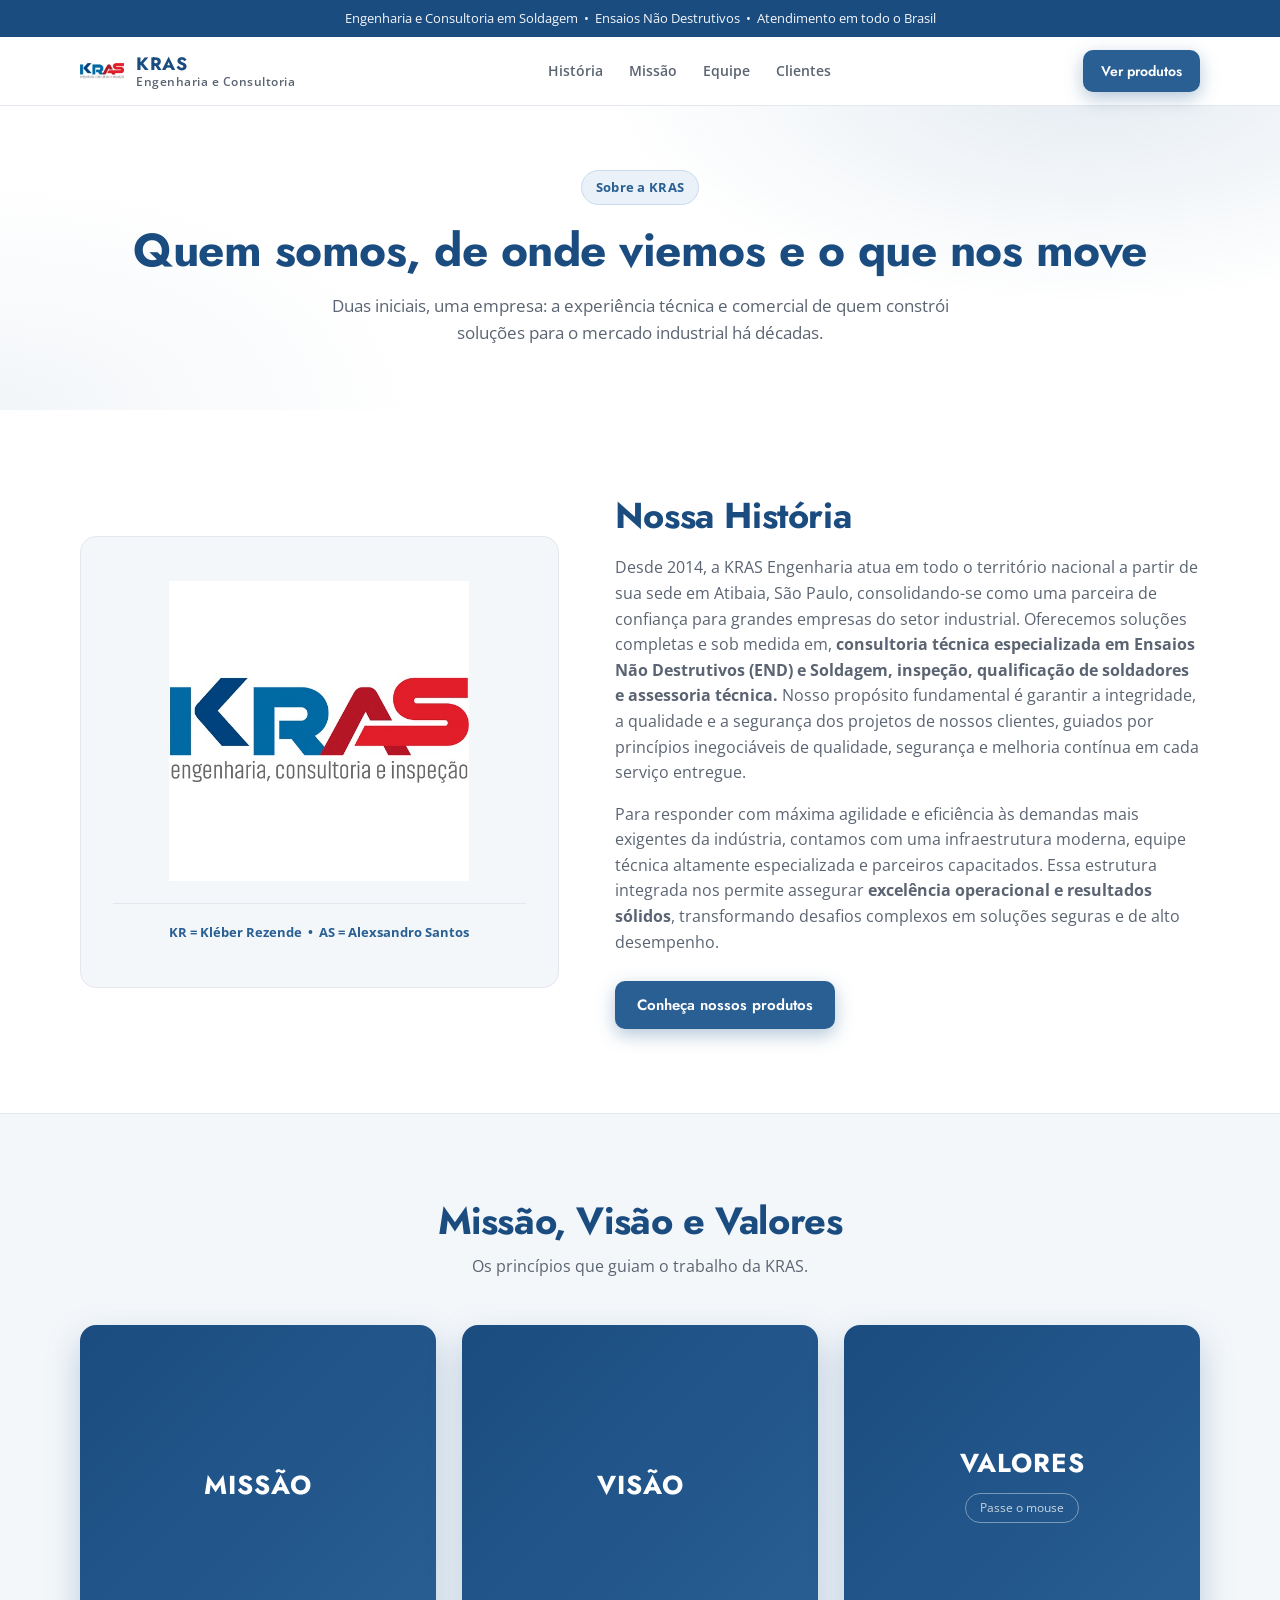
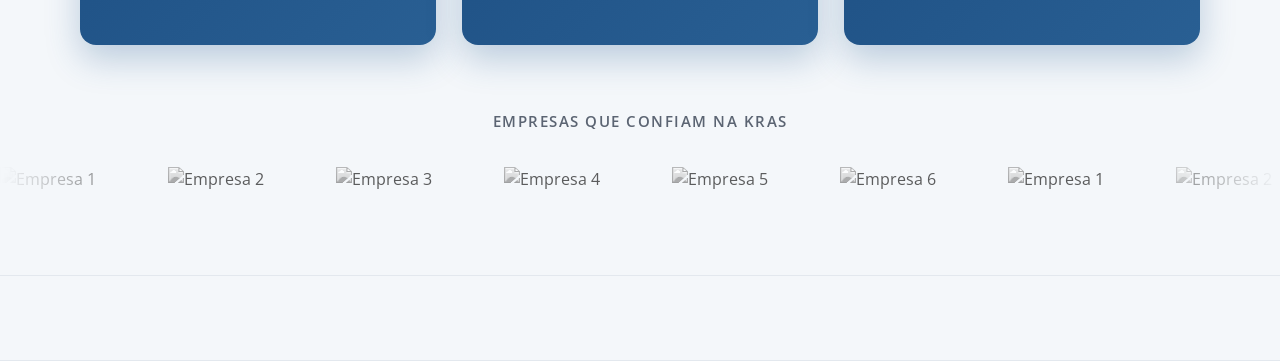
==== index.html @ 6874dee7 "Add files via upload" ====
<!DOCTYPE html>
<html lang="pt-BR">
<head>
  <meta charset="UTF-8">
  <meta name="viewport" content="width=device-width, initial-scale=1.0">
  <title>Sobre Nós | KRAS Engenharia</title>
  <link rel="stylesheet" href="sobre.css">
</head>
<body>

  <!-- Barra de anúncio superior -->
  <div class="topbar">
    <p>Engenharia e Consultoria em Soldagem &nbsp;•&nbsp; Ensaios Não Destrutivos &nbsp;•&nbsp; Atendimento em todo o Brasil</p>
  </div>

  <!-- Navegação -->
  <header class="nav">
    <div class="nav-inner">
      <a href="index.html" class="logo">
        <img src="logo.jpg" alt="KRAS" class="logo-img">
        <span class="logo-text">KRAS <span class="logo-sub">Engenharia e Consultoria</span></span>
      </a>
      <nav class="nav-links">
        <a href="#historia">História</a>
        <a href="#missao">Missão</a>
        <a href="#equipe">Equipe</a>
        <a href="#clientes">Clientes</a>
      </nav>
      <a href="index.html" class="btn btn-primary btn-nav">Ver produtos</a>
    </div>
  </header>

  <!-- Cabeçalho da página -->
  <section class="page-hero">
    <div class="container">
      <span class="badge-soft">Sobre a KRAS</span>
      <h1>Quem somos, de onde viemos e o que nos move</h1>
      <p>Duas iniciais, uma empresa: a experiência técnica e comercial de quem constrói soluções para o mercado industrial há décadas.</p>
    </div>
  </section>

  <!-- HISTÓRIA -->
  <section class="section" id="historia">
    <div class="container">
      <div class="historia-grid">
        <div class="historia-logo">
          <img src="logo.jpg" alt="Logo KRAS" class="historia-logo-img">
          <span class="historia-badge">KR = Kléber Rezende &nbsp;•&nbsp; AS = Alexsandro Santos</span>
        </div>
        <div class="historia-texto">
          <h2>Nossa História</h2>
          
          <p>
            Desde 2014, a KRAS Engenharia atua em todo o território nacional a partir de sua sede em Atibaia, São Paulo, 
            consolidando-se como uma parceira de confiança para grandes empresas do setor industrial. 
            Oferecemos soluções completas e sob medida em, <strong> consultoria técnica especializada em Ensaios Não Destrutivos (END) e Soldagem,
            inspeção, qualificação de soldadores e assessoria técnica.</strong>
            Nosso propósito fundamental é garantir a integridade, a qualidade e a segurança dos 
            projetos de nossos clientes, guiados por princípios inegociáveis de qualidade, segurança e 
            melhoria contínua em cada serviço entregue.
          </p>
          <p>
            Para responder com máxima agilidade e eficiência às demandas mais exigentes da indústria,
            contamos com uma infraestrutura moderna, equipe técnica altamente
            especializada e parceiros capacitados. Essa estrutura integrada nos permite assegurar
            <strong>excelência operacional e resultados sólidos</strong>, transformando desafios complexos
            em soluções seguras e de alto desempenho.
          </p>
          <a href="index.html" class="btn btn-primary">Conheça nossos produtos</a>
        </div>
      </div>
    </div>
  </section>

  <!-- MISSÃO, VISÃO E VALORES (flip cards SEM ícone) -->
  <section class="section section-alt" id="missao">
    <div class="container">
      <h2 class="section-title">Missão, Visão e Valores</h2>
      <p class="section-sub">Os princípios que guiam o trabalho da KRAS.</p>
      <div class="flip-grid">

        <!-- Card: Missão -->
        <div class="flip-card" tabindex="0">
          <div class="flip-inner">
            <div class="flip-face flip-front">
              <h3>Missão</h3>
            </div>
            <div class="flip-face flip-back">
              <p>Fornecer apoio técnico na fabricação e inspeção de produtos industriais que gerem
                 desenvolvimento com segurança para a indústria e sociedade.</p>
            </div>
          </div>
        </div>

        <!-- Card: Visão -->
        <div class="flip-card" tabindex="0">
          <div class="flip-inner">
            <div class="flip-face flip-front">
              <h3>Visão</h3>
            </div>
            <div class="flip-face flip-back">
              <p>Ser reconhecida pela indústria nacional como uma solução em engenharia, consultoria, inspeção
                 em soldagem e ensaios não destrutivos.</p>
            </div>
          </div>
        </div>

        <!-- Card: Valores -->
        <div class="flip-card" tabindex="0">
          <div class="flip-inner">
            <div class="flip-face flip-front">
              <h3>Valores</h3>
              <span class="flip-hint">Passe o mouse</span>
            </div>
            <div class="flip-face flip-back">
              <ul>
    <li> Ética;</li>
    <li> Profissionalismo;</li>
    <li> Comprometimento;</li>
    <li> Foco nos resultados;</li>
    <li> Foco nas pessoas;</li>
    <li> Responsabilidade; e</li>
    <li> Confiança.</li>
              </ul>
            </div>
          </div>
        </div>

      </div>
    </div>
    <!-- CARROSSEL DE LOGOS (loop infinito) -->
<section class="logos" id="clientes">
  <p class="logos-title">Empresas que confiam na KRAS</p>
  <div class="logos-viewport">
    <div class="logos-track">
      <!-- EDITAR: troque cada item pelo logo real -->
      <img src="imagens/logo-parceiro-1.png" alt="Empresa 1">
      <img src="imagens/logo-parceiro-2.png" alt="Empresa 2">
      <img src="imagens/logo-parceiro-3.png" alt="Empresa 3">
      <img src="imagens/logo-parceiro-4.png" alt="Empresa 4">
      <img src="imagens/logo-parceiro-5.png" alt="Empresa 5">
      <img src="imagens/logo-parceiro-6.png" alt="Empresa 6">
      <!-- duplicado para o loop infinito -->
      <img src="imagens/logo-parceiro-1.png" alt="Empresa 1">
      <img src="imagens/logo-parceiro-2.png" alt="Empresa 2">
      <img src="imagens/logo-parceiro-3.png" alt="Empresa 3">
      <img src="imagens/logo-parceiro-4.png" alt="Empresa 4">
      <img src="imagens/logo-parceiro-5.png" alt="Empresa 5">
      <img src="imagens/logo-parceiro-6.png" alt="Empresa 6">
    </div>
  </div>
</section>
  </section>
---- sobre.css ----
/* ===== Cores oficiais KRAS — site: criacaodesitestlg.com.br/kras ===== */
@import url('https://fonts.googleapis.com/css2?family=Jost:wght@400;500;600;700;800&family=Open+Sans:wght@400;500;600;700&display=swap');

:root {
  --azul: #295F93;            /* Azul oficial KRAS */
  --azul-escuro: #1B4C80;     /* Derivado do azul oficial */
  --azul-claro: #eaf1f8;
  --azul-noite: #0F2440;      /* Footer e blocos escuros */
  --fundo: #ffffff;
  --fundo-alt: #f4f7fa;
  --texto: #1f2937;
  --texto-suave: #5b6472;
  --borda: #e3e8ee;
  --radius: 16px;
  --fonte-titulo: 'Jost', sans-serif;
  --fonte-texto: 'Open Sans', sans-serif;
}

* { margin: 0; padding: 0; box-sizing: border-box; }
html { scroll-behavior: smooth; }

body {
  font-family: var(--fonte-texto);
  background: var(--fundo);
  color: var(--texto);
  line-height: 1.6;
}

a { color: inherit; text-decoration: none; }
img { max-width: 100%; display: block; }

h1, h2, h3, h4, h5, h6 {
  font-family: var(--fonte-titulo);
  line-height: 1.2;
  color: var(--azul-escuro);
  font-weight: 700;
}

.container { width: min(1120px, 92%); margin: 0 auto; }

/* ===== Topbar ===== */
.topbar {
  background: var(--azul-escuro);
  text-align: center;
  padding: 8px 16px;
  font-size: 13px;
  color: #ffffff;
}
.topbar p { opacity: .95; }

/* ===== Navegação ===== */
.nav {
  position: sticky;
  top: 0;
  z-index: 50;
  background: rgba(255, 255, 255, .96);
  backdrop-filter: blur(12px);
  border-bottom: 1px solid var(--borda);
}
.nav-inner {
  width: min(1120px, 92%);
  margin: 0 auto;
  display: flex;
  align-items: center;
  justify-content: space-between;
  gap: 16px;
  padding: 12px 0;
}
.logo { display: flex; align-items: center; gap: 12px; }
.logo-img { height: 44px; width: auto; }
.logo-img-sm { height: 34px; }
.logo-text {
  display: flex; flex-direction: column; line-height: 1.15;
  font-family: var(--fonte-titulo);
  font-weight: 700; color: var(--azul-escuro); font-size: 18px; letter-spacing: .5px;
}
.logo-sub { font-size: 11.5px; font-weight: 600; color: var(--texto-suave); font-family: var(--fonte-texto); }
.nav-links { display: flex; gap: 26px; font-size: 14px; color: var(--texto-suave); }
.nav-links a { transition: color .2s; font-weight: 600; }
.nav-links a:hover { color: var(--azul); }

/* ===== Botões (azul oficial — igual ao site de referência) ===== */
.btn {
  display: inline-flex; align-items: center; justify-content: center;
  gap: 8px;
  font-family: var(--fonte-titulo);
  font-weight: 600;
  border-radius: 10px;
  padding: 12px 22px;
  font-size: 15px;
  transition: transform .2s, box-shadow .2s, background .2s;
  cursor: pointer;
  border: none;
}
.btn-primary {
  background: var(--azul);
  color: #ffffff;
  box-shadow: 0 6px 18px rgba(41, 95, 147, .35);
}
.btn-primary:hover {
  background: var(--azul-escuro);
  transform: translateY(-2px);
  box-shadow: 0 10px 24px rgba(41, 95, 147, .45);
}
.btn-lg { padding: 16px 30px; font-size: 16px; }
.btn-nav { padding: 10px 18px; font-size: 14px; }

/* ===== Cabeçalho da página ===== */
.page-hero {
  padding: 64px 0;
  background:
    radial-gradient(800px 380px at 85% -10%, rgba(41, 95, 147, .12), transparent 60%),
    radial-gradient(700px 380px at 0% 100%, rgba(41, 95, 147, .06), transparent 60%);
  text-align: center;
}
.badge-soft {
  display: inline-block;
  background: var(--azul-claro);
  border: 1px solid #c9dcef;
  color: var(--azul);
  padding: 6px 14px;
  border-radius: 999px;
  font-size: 13px;
  font-weight: 700;
  letter-spacing: .3px;
  margin-bottom: 18px;
}
.page-hero h1 {
  font-size: clamp(30px, 4.4vw, 46px);
  font-weight: 700;
  letter-spacing: -.5px;
  margin-bottom: 14px;
}
.page-hero p { color: var(--texto-suave); font-size: 17px; max-width: 640px; margin: 0 auto; }

/* ===== Seções ===== */
.section { padding: 84px 0; }
.section-alt { background: var(--fundo-alt); border-block: 1px solid var(--borda); }
.section-title {
  font-size: clamp(26px, 3.4vw, 38px);
  font-weight: 700;
  text-align: center;
  margin-bottom: 10px;
  letter-spacing: -.4px;
  color: var(--azul-escuro);
}
.section-sub { text-align: center; color: var(--texto-suave); margin-bottom: 46px; font-size: 16px; }

/* ===== História ===== */
.historia-grid {
  display: grid;
  grid-template-columns: .9fr 1.1fr;
  align-items: center;
  gap: 56px;
}
.historia-logo {
  display: flex;
  flex-direction: column;
  align-items: center;
  gap: 22px;
  padding: 44px 32px;
  border: 1px solid var(--borda);
  border-radius: var(--radius);
  background: var(--fundo-alt);
}
.historia-logo-img { width: min(300px, 100%); }
.historia-badge {
  font-size: 13px;
  color: var(--azul);
  font-weight: 700;
  text-align: center;
  border-top: 1px solid var(--borda);
  padding-top: 18px;
  width: 100%;
}
.historia-texto h2 {
  font-size: clamp(26px, 3.2vw, 36px);
  font-weight: 700;
  margin-bottom: 18px;
  letter-spacing: -.4px;
}
.historia-texto p { color: var(--texto-suave); font-size: 16px; margin-bottom: 16px; }
.historia-texto .btn { margin-top: 10px; }

/* ===== Flip Cards (Missão, Visão, Valores — sem ícone) ===== */
.flip-grid {
  display: grid;
  grid-template-columns: repeat(3, 1fr);
  gap: 26px;
}
.flip-card {
  perspective: 1200px;
  height: 320px;
  cursor: pointer;
  outline: none;
}
.flip-inner {
  position: relative;
  width: 100%;
  height: 100%;
  transition: transform .65s cubic-bezier(.4, .2, .2, 1);
  transform-style: preserve-3d;
}
.flip-card:hover .flip-inner,
.flip-card:focus .flip-inner {
  transform: rotateY(180deg);
}
.flip-face {
  position: absolute;
  inset: 0;
  backface-visibility: hidden;
  -webkit-backface-visibility: hidden;
  border-radius: var(--radius);
  display: flex;
  flex-direction: column;
  align-items: center;
  justify-content: center;
  gap: 14px;
  padding: 34px 28px;
  text-align: center;
}
.flip-front {
  background: linear-gradient(135deg, var(--azul-escuro), var(--azul));
  color: #ffffff;
  box-shadow: 0 14px 34px rgba(41, 95, 147, .28);
}
.flip-front h3 {
  color: #ffffff;
  font-size: 26px;
  font-weight: 700;
  text-transform: uppercase;
  letter-spacing: 1px;
}
.flip-hint {
  font-size: 12px;
  color: rgba(255, 255, 255, .75);
  border: 1px solid rgba(255, 255, 255, .4);
  border-radius: 999px;
  padding: 4px 14px;
}
.flip-back {
  background: var(--fundo);
  color: var(--texto);
  border: 1px solid var(--borda);
  transform: rotateY(180deg);
  box-shadow: 0 14px 34px rgba(41, 95, 147, .12);
}
.flip-back p { font-size: 15px; font-weight: 500; }
.flip-back ul { list-style: none; text-align: left; display: flex; flex-direction: column; gap: 8px; font-weight: 600; font-size: 14.5px; }
.flip-back li::before { content: "✔ "; color: var(--azul); font-weight: 800; }

/* ===== Equipe (zig zag) ===== */
.team-list {
  display: flex;
  flex-direction: column;
  gap: 96px;
  max-width: 1080px;
  margin: 0 auto;
}
.team-row {
  display: grid;
  grid-template-columns: 1fr 1fr;
  align-items: center;
  gap: 56px;
}
.row-reverse { direction: rtl; }
.row-reverse > * { direction: ltr; }
.team-media {
  position: relative;
  aspect-ratio: 4 / 3;
  border-radius: 20px;
  padding: 14px;
  display: flex;
  align-items: center;
  justify-content: center;
  transition: transform .3s ease, box-shadow .3s ease;
}
.team-media img {
  width: 100%;
  height: 100%;
  object-fit: cover;
  border-radius: 14px;
  box-shadow: 0 10px 24px rgba(0, 0, 0, .18);
}
.team-media-blue {
  background: linear-gradient(145deg, var(--azul), var(--azul-escuro));
}
.team-media-blue:hover {
  transform: translateY(-8px);
  box-shadow: 0 18px 44px rgba(41, 95, 147, .55);
}
.team-media-red {
  background: linear-gradient(145deg, #d63a46, var(--azul-escuro));
}
.team-media-red:hover {
  transform: translateY(-8px);
  box-shadow: 0 18px 44px rgba(41, 95, 147, .55);
}
.team-media-kras {
  background: linear-gradient(145deg, #1f3a5c, #14283e);
}
.team-media-kras:hover {
  transform: translateY(-8px);
  box-shadow: 0 18px 44px rgba(20, 40, 62, .5);
}
.team-inicial {
  position: absolute;
  top: -16px;
  left: -16px;
  z-index: 3;
  background: var(--azul-escuro);
  color: #ffffff;
  font-weight: 700;
  font-size: 18px;
  letter-spacing: 1px;
  padding: 12px 18px;
  border-radius: 12px;
  box-shadow: 0 8px 20px rgba(41, 95, 147, .3);
}
.team-inicial-kras { background: var(--azul-noite); box-shadow: 0 8px 20px rgba(15, 36, 64, .35); }
.team-texto .team-cargo {
  display: inline-block;
  background: var(--azul-claro);
  color: var(--azul);
  font-size: 12.5px;
  font-weight: 700;
  text-transform: uppercase;
  letter-spacing: .5px;
  border-radius: 999px;
  padding: 6px 14px;
  margin-bottom: 14px;
}
.team-texto h3 { font-size: 28px; font-weight: 700; margin-bottom: 12px; }
.team-texto p { color: var(--texto-suave); font-size: 15.5px; margin-bottom: 12px; }
.team-tags { display: flex; flex-wrap: wrap; gap: 8px; margin-top: 8px; }
.tag {
  background: var(--fundo-alt);
  border: 1px solid var(--borda);
  border-radius: 999px;
  padding: 6px 13px;
  font-size: 13px;
  color: var(--texto);
  font-weight: 600;
}

/* ===== Frase final ===== */
.frase-final {
  background: linear-gradient(135deg, var(--azul-escuro), var(--azul));
  padding: 72px 0;
  text-align: center;
}
.frase-final h2 {
  color: #ffffff;
  font-size: clamp(26px, 3.6vw, 40px);
  font-weight: 700;
  max-width: 820px;
  margin: 0 auto;
  letter-spacing: -.4px;
}

/* ===== Carrossel de logos ===== */
.logos {
  padding: 64px 0;
  border-bottom: 1px solid var(--borda);
}
.logos-title {
  text-align: center;
  color: var(--texto-suave);
  font-size: 15px;
  font-weight: 600;
  text-transform: uppercase;
  letter-spacing: 1.5px;
  margin-bottom: 34px;
}
.logos-viewport {
  overflow: hidden;
  -webkit-mask-image: linear-gradient(90deg, transparent, #000 12%, #000 88%, transparent);
  mask-image: linear-gradient(90deg, transparent, #000 12%, #000 88%, transparent);
}
.logos-track {
  display: flex;
  align-items: center;
  gap: 72px;
  width: max-content;
  animation: logos-scroll 30s linear infinite;
}
.logos-viewport:hover .logos-track { animation-play-state: paused; }
.logos-item {
  flex-shrink: 0;
  font-size: 16px;
  font-weight: 700;
  letter-spacing: 1px;
  color: #9aa7b8;
  white-space: nowrap;
  transition: color .25s;
}
.logos-item:hover { color: var(--azul); }
.logos-item img { height: 44px; width: auto; filter: grayscale(1); opacity: .75; transition: .25s; }
.logos-item img:hover { filter: grayscale(0); opacity: 1; }
@keyframes logos-scroll {
  from { transform: translateX(0); }
  to   { transform: translateX(-50%); }
}

/* ===== CTA ===== */
.cta {
  padding: 80px 0;
  background: var(--fundo-alt);
  border-top: 1px solid var(--borda);
  text-align: center;
}
.cta-inner { width: min(680px, 92%); margin: 0 auto; }
.cta h2 { font-size: clamp(26px, 3.6vw, 38px); font-weight: 700; margin-bottom: 12px; }
.cta p { color: var(--texto-suave); font-size: 16px; margin-bottom: 26px; }

/* ===== Footer ===== */
.footer { background: var(--azul-noite); padding: 30px 0; }
.footer-inner { width: min(1120px, 92%); margin: 0 auto; display: flex; flex-direction: column; gap: 8px; }
.footer-brand { display: flex; align-items: center; gap: 10px; font-weight: 700; letter-spacing: 1px; color: #ffffff; font-family: var(--fonte-titulo); }
.footer-brand .logo-img { filter: brightness(0) invert(1); }
.footer p { color: rgba(255, 255, 255, .65); font-size: 13px; max-width: 640px; }

/* ===== Responsivo ===== */
@media (max-width: 900px) {
  .historia-grid { grid-template-columns: 1fr; gap: 36px; }
  .flip-grid { grid-template-columns: 1fr; max-width: 420px; margin: 0 auto; }
  .team-row { grid-template-columns: 1fr; gap: 30px; }
  .team-list { gap: 64px; }
  .row-reverse { direction: ltr; }
  .row-reverse .team-media { order: -1; }
  .nav-links { display: none; }
  .section { padding: 60px 0; }
}
@media (max-width: 640px) {
  .btn-nav { display: none; }
  .team-row { margin-bottom: 0; }
  .logos-track { gap: 44px; }
}
/* ===== Carrossel de logos (loop infinito) ===== */
.logos {
  padding: 64px 0;
  border-bottom: 1px solid var(--borda);
}
.logos-title {
  text-align: center;
  color: var(--texto-suave);
  font-size: 15px;
  font-weight: 600;
  text-transform: uppercase;
  letter-spacing: 1.5px;
  margin-bottom: 34px;
}
.logos-viewport {
  overflow: hidden;
  -webkit-mask-image: linear-gradient(90deg, transparent, #000 12%, #000 88%, transparent);
  mask-image: linear-gradient(90deg, transparent, #000 12%, #000 88%, transparent);
}
.logos-track {
  display: flex;
  align-items: center;
  gap: 72px;
  width: max-content;
  animation: logos-scroll 30s linear infinite;
}
.logos-viewport:hover .logos-track { animation-play-state: paused; }
.logos-track img {
  height: 44px;
  width: auto;
  flex-shrink: 0;
  filter: grayscale(1);
  opacity: .75;
  transition: .25s;
}
.secao-sobre {
    background-color: rgba(13, 109, 253, 0.582); /* Um azul subtil com 4% de opacidade */
    padding: 20px 5px;                         /* Espaçamento interno para dar "respiro" */
    border-radius: 10px;                        /* Cantos ligeiramente arredondados (opcional) */
    margin: 14px auto;                          /* Margem para separar dos outros blocos */
}
.logos-track img:hover {
  filter: grayscale(0);
  opacity: 1;
}
@keyframes logos-scroll {
  from { transform: translateX(0); }
  to   { transform: translateX(-50%); }
}
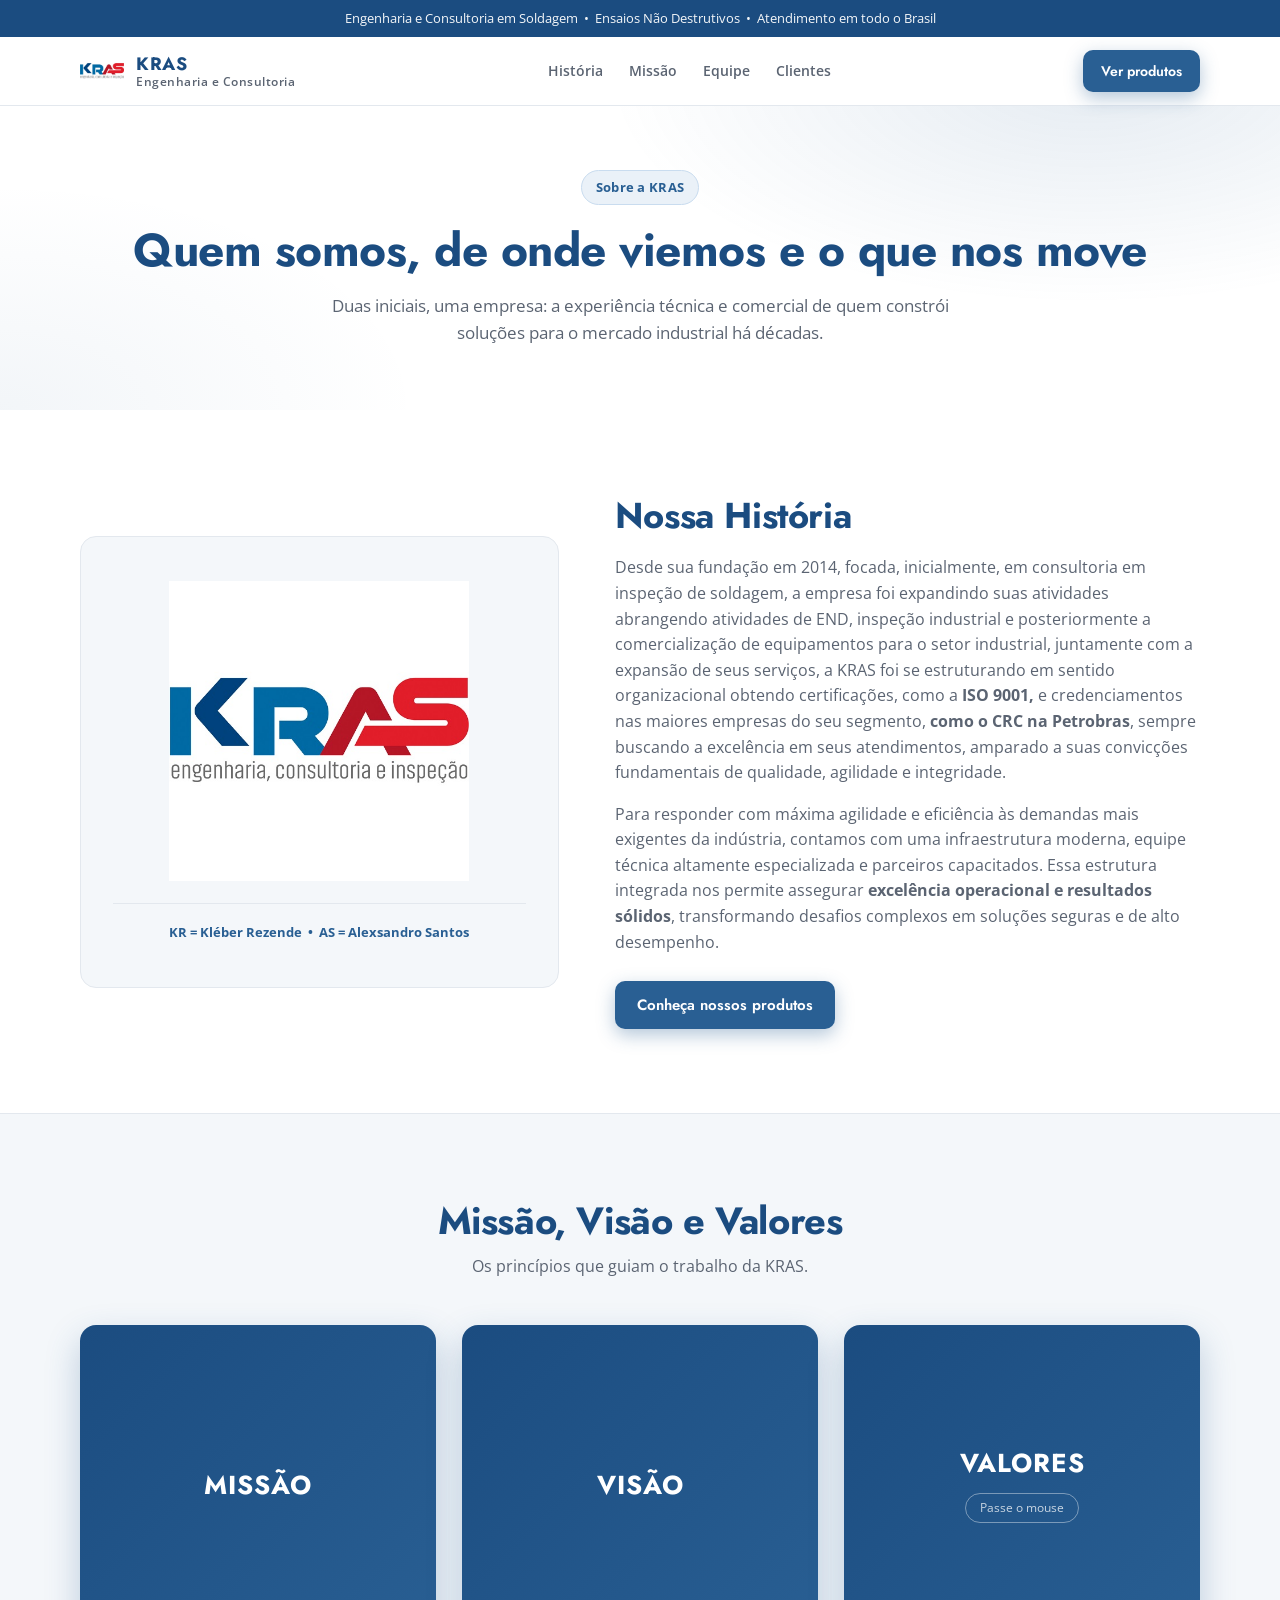
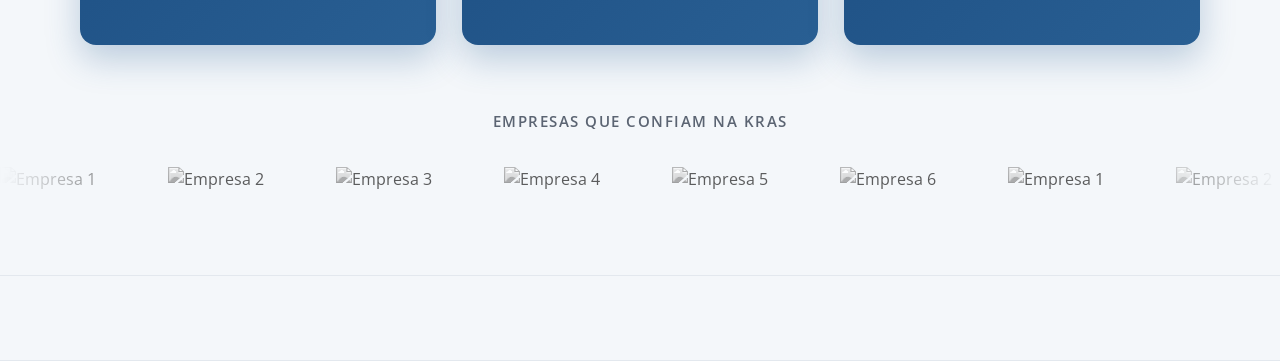
==== commit 812a5c7b: "Update index.html" ====
--- a/index.html
+++ b/index.html
@@ -51,13 +51,19 @@
           <h2>Nossa História</h2>
           
           <p>
-            Desde 2014, a KRAS Engenharia atua em todo o território nacional a partir de sua sede em Atibaia, São Paulo, 
-            consolidando-se como uma parceira de confiança para grandes empresas do setor industrial. 
-            Oferecemos soluções completas e sob medida em, <strong> consultoria técnica especializada em Ensaios Não Destrutivos (END) e Soldagem,
-            inspeção, qualificação de soldadores e assessoria técnica.</strong>
-            Nosso propósito fundamental é garantir a integridade, a qualidade e a segurança dos 
-            projetos de nossos clientes, guiados por princípios inegociáveis de qualidade, segurança e 
-            melhoria contínua em cada serviço entregue.
+           Desde sua fundação em 2014, focada, inicialmente,   
+em consultoria em inspeção de   
+soldagem, a empresa foi expandindo suas   
+atividades abrangendo atividades de END,   
+inspeção industrial e posteriormente   
+a comercialização de equipamentos para   
+o setor industrial, juntamente com   
+a expansão de seus serviços, a KRAS foi   se
+estruturando em sentido organizacional obtendo   
+certificações, como a <strong> ISO 9001,</strong> e credenciamentos   
+nas maiores empresas do seu segmento,<strong> como o CRC na Petrobras</strong>, sempre  buscando a excelência em seus atendimentos,   
+amparado a suas convicções fundamentais   
+de qualidade, agilidade e integridade.
           </p>
           <p>
             Para responder com máxima agilidade e eficiência às demandas mais exigentes da indústria,
@@ -150,4 +156,4 @@
     </div>
   </div>
 </section>
-  </section>+  </section>
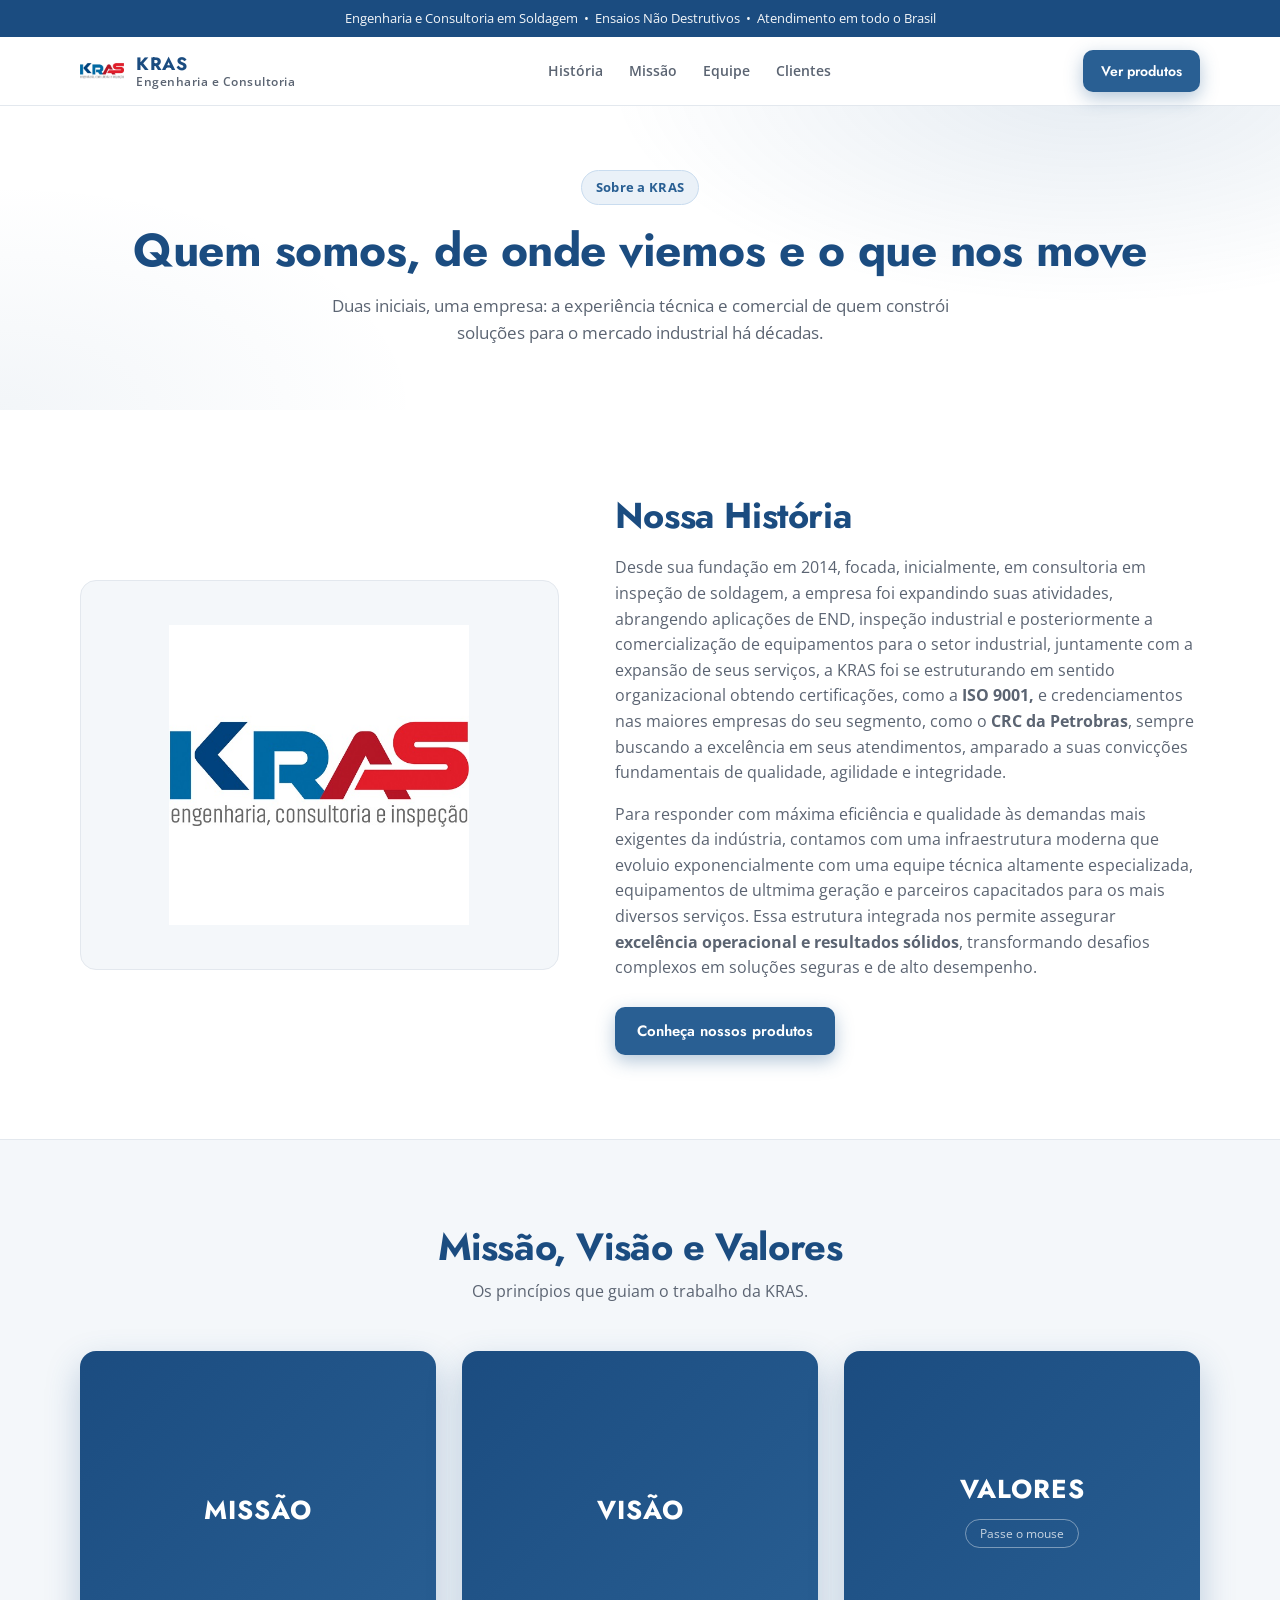
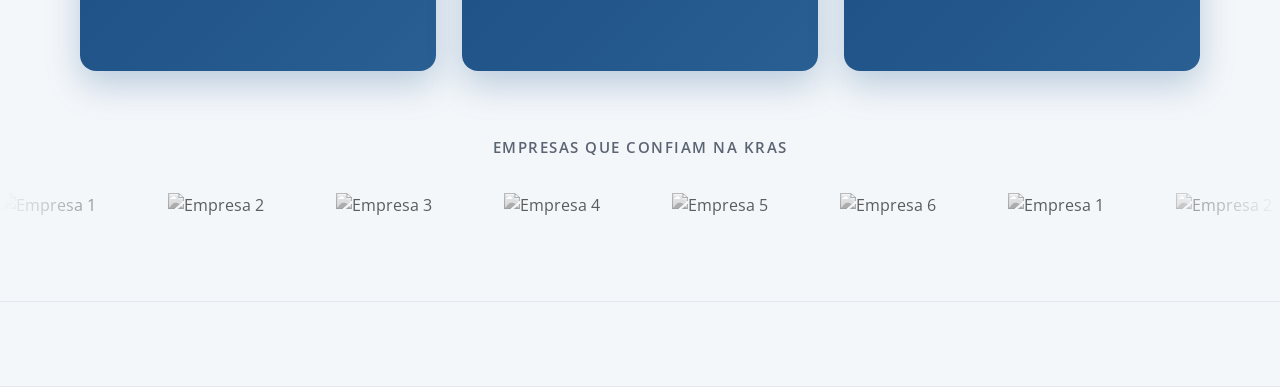
==== commit b02582c2: "Update index.html" ====
--- a/index.html
+++ b/index.html
@@ -45,7 +45,6 @@
       <div class="historia-grid">
         <div class="historia-logo">
           <img src="logo.jpg" alt="Logo KRAS" class="historia-logo-img">
-          <span class="historia-badge">KR = Kléber Rezende &nbsp;•&nbsp; AS = Alexsandro Santos</span>
         </div>
         <div class="historia-texto">
           <h2>Nossa História</h2>
@@ -54,21 +53,21 @@
            Desde sua fundação em 2014, focada, inicialmente,   
 em consultoria em inspeção de   
 soldagem, a empresa foi expandindo suas   
-atividades abrangendo atividades de END,   
+atividades, abrangendo aplicações de END,   
 inspeção industrial e posteriormente   
 a comercialização de equipamentos para   
 o setor industrial, juntamente com   
 a expansão de seus serviços, a KRAS foi   se
 estruturando em sentido organizacional obtendo   
 certificações, como a <strong> ISO 9001,</strong> e credenciamentos   
-nas maiores empresas do seu segmento,<strong> como o CRC na Petrobras</strong>, sempre  buscando a excelência em seus atendimentos,   
+nas maiores empresas do seu segmento, como o <strong> CRC da Petrobras</strong>, sempre  buscando a excelência em seus atendimentos,   
 amparado a suas convicções fundamentais   
 de qualidade, agilidade e integridade.
           </p>
           <p>
-            Para responder com máxima agilidade e eficiência às demandas mais exigentes da indústria,
-            contamos com uma infraestrutura moderna, equipe técnica altamente
-            especializada e parceiros capacitados. Essa estrutura integrada nos permite assegurar
+            Para responder com máxima eficiência e qualidade às demandas mais exigentes da indústria,
+            contamos com uma infraestrutura moderna que evoluio exponencialmente com uma equipe técnica altamente
+            especializada, equipamentos de ultmima geração e parceiros capacitados para os mais diversos serviços. Essa estrutura integrada nos permite assegurar
             <strong>excelência operacional e resultados sólidos</strong>, transformando desafios complexos
             em soluções seguras e de alto desempenho.
           </p>
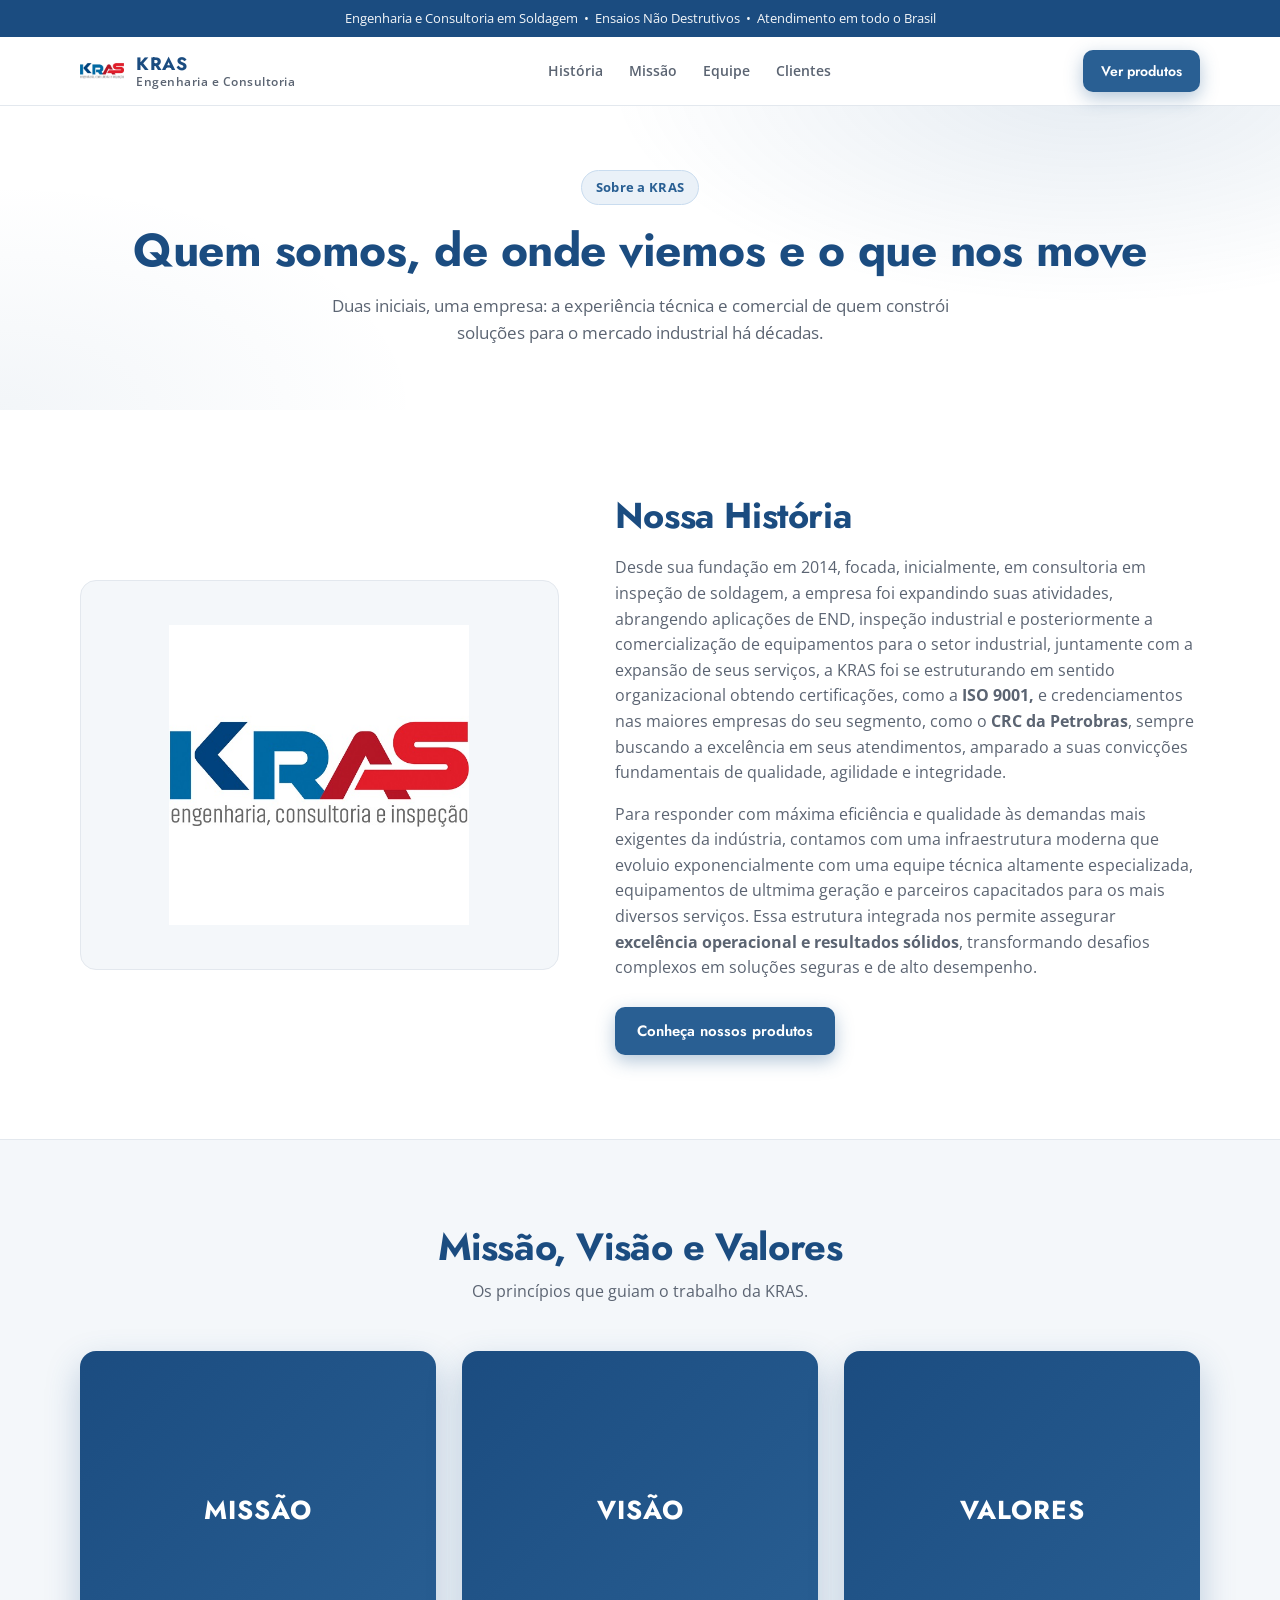
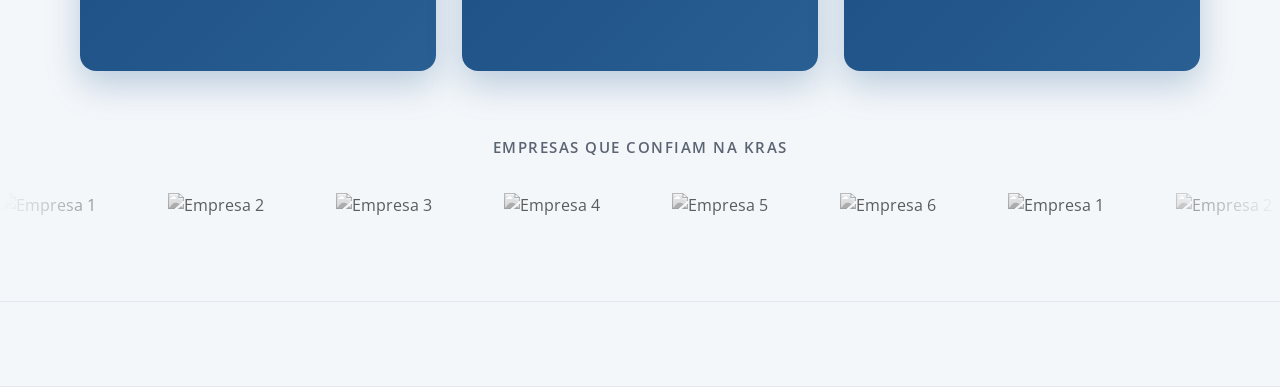
==== commit d51baebb: "Update index.html" ====
--- a/index.html
+++ b/index.html
@@ -115,7 +115,6 @@
           <div class="flip-inner">
             <div class="flip-face flip-front">
               <h3>Valores</h3>
-              <span class="flip-hint">Passe o mouse</span>
             </div>
             <div class="flip-face flip-back">
               <ul>
